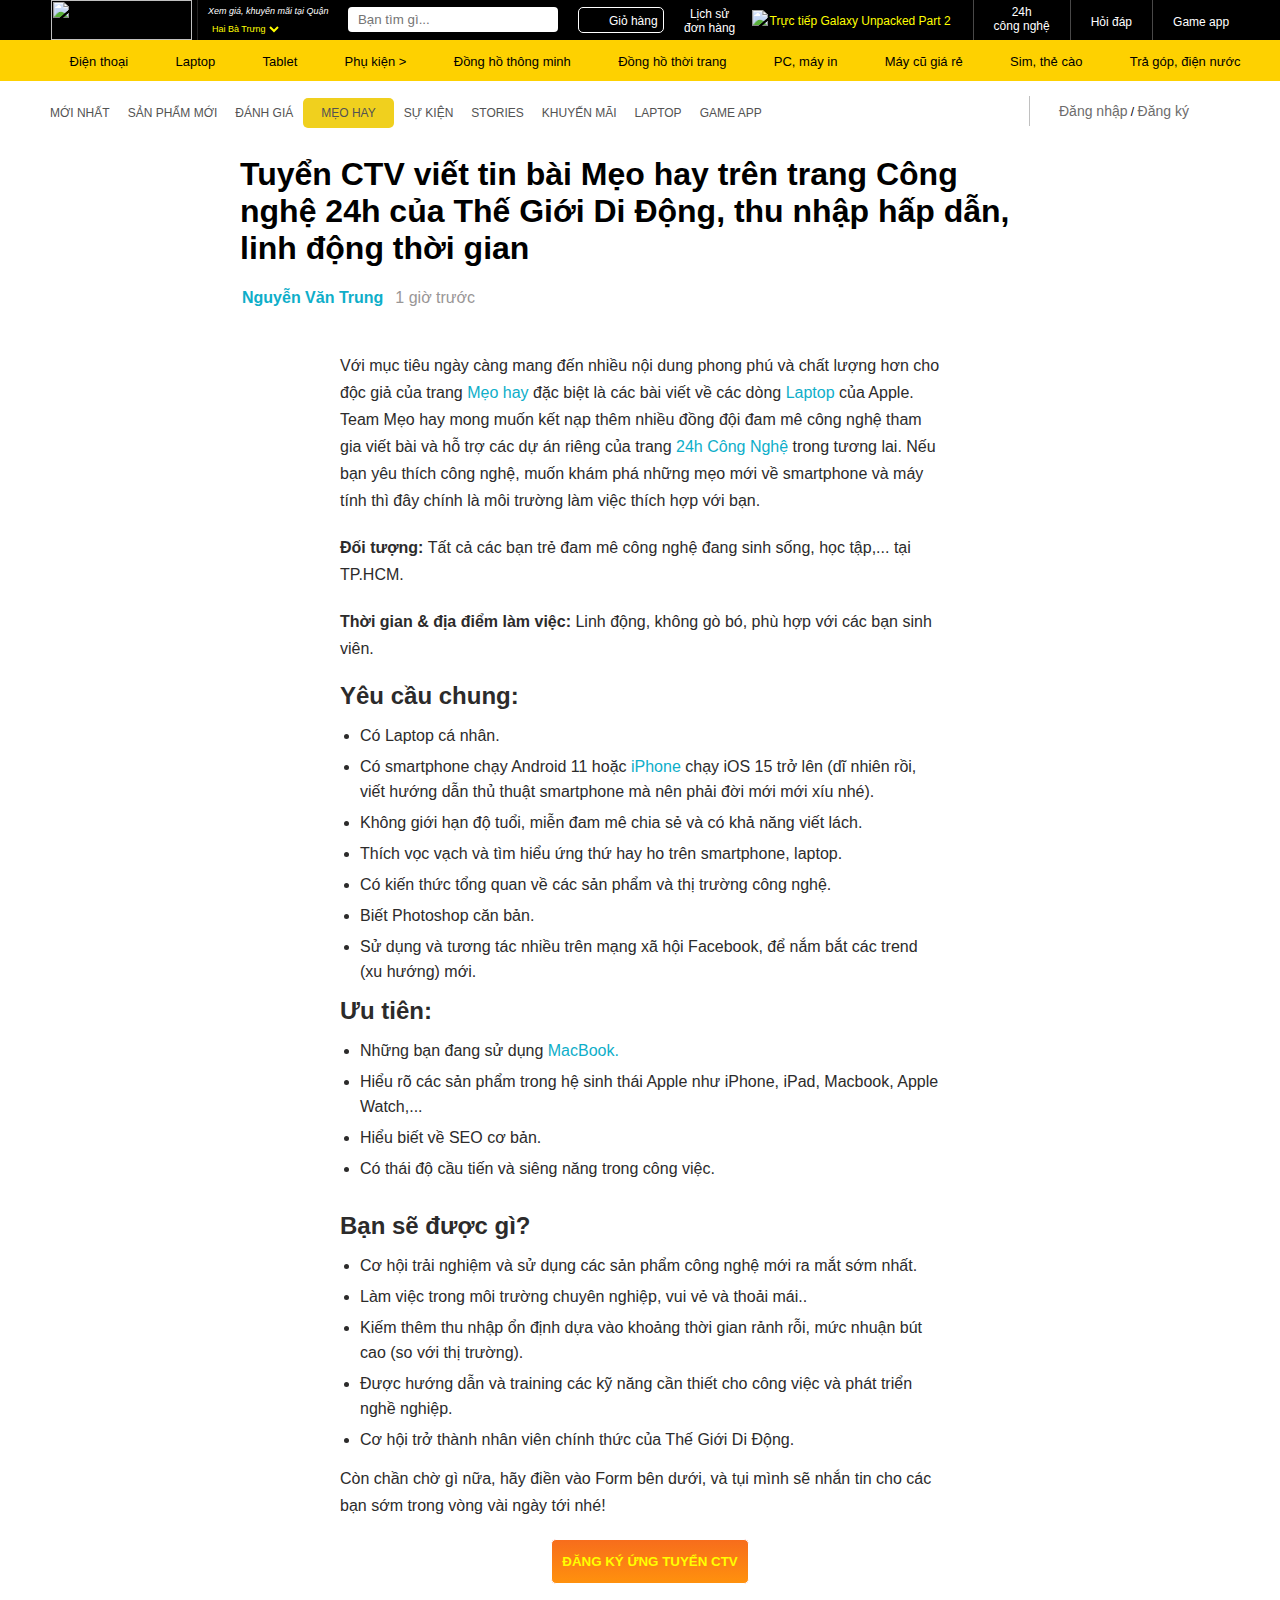
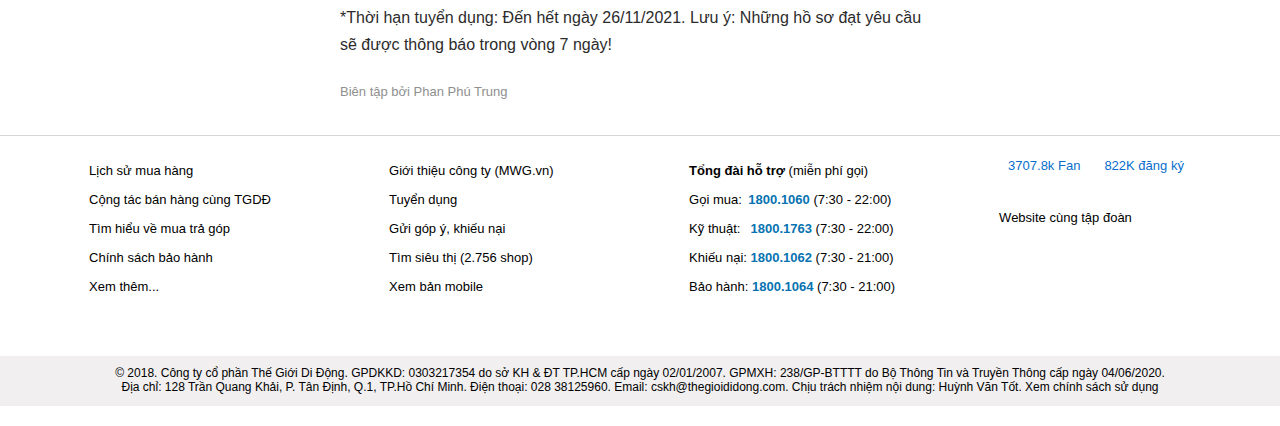
==== tuyenctv.html @ e4fcd131 "Add files via upload" ====
<!DOCTYPE html>
<html lang="en">
<head>
    <meta charset="UTF-8">
    <meta http-equiv="X-UA-Compatible" content="IE=edge">
    <meta name="viewport" content="width=device-width, initial-scale=1.0">
    <title>Tuyển CTV viết tin bài Mẹo hay trên trang Công nghệ 24h của Thế Giới Di Động, thu nhập hấp dẫn, linh động thời gian</title>
    <link rel="stylesheet" href="style.css">
    <link rel="stylesheet" href=" tuyenctv.css">
</head>
<body>
    <div class="topsite">
        <a href="https://www.thegioididong.com/"><img class="icon-logo" src="icon-logo.png"></a>
        <div class="topsite-2">
            <a id="topsite-a" href="#" style="font-family: arial;">Xem giá, khuyến mãi tại Quận
                <p style="margin:0px;padding:5px 0;">
                    <select class="topsite-select">
                        <option>Hai Bà Trưng</option>
                        <option>Hoàn Kiếm</option>
                        <option>Cầu Giấy</option>
                        <option>Đống Đa</option>
                        <option>Ba Đình</option>
                        <option>...</option>
                    </select>
                </p>
            </a>
        </div>
        <input class ="topsite-search" type="text" placeholder="Bạn tìm gì..."/>
        <a href="https://www.thegioididong.com/cart" class="topsite_cart">
            <i class="icon-cart"></i>
            <span>Giỏ hàng</span>
        </a>
        <a href="https://www.thegioididong.com/lich-su-mua-hang" class="topsite-history font-v">
            Lịch sử <br>đơn hàng
        </a>
        <!-- <span class="space-nav"></span> -->
        <table class="topsite-live" >
            <tr>
                <td>
                    <img src="Red_circle.gif" style="width:25px">
                </td>
                <td>
                    <a href="https://www.thegioididong.com/tin-tuc/su-kien/su-kien-samsung-galaxy-unpacked-part-2-669" class=" font-v">
                        Trực tiếp Galaxy Unpacked Part 2 
                    </a>
                </td>
            </tr>
        </table>
        <a href="https://www.thegioididong.com/tin-tuc" class="topsite-24h font-v">
            24h <br>công nghệ
        </a>
        <a href="https://www.thegioididong.com/hoi-dap" class="topsite-qt font-v">
            Hỏi đáp
        </a>
        <a href="https://www.thegioididong.com/game-app" class="topsite-qt font-v" style="border-right: black;">
            Game app
        </a>
    </div>
    <div class="header_menu font-v">
        <ul>
            <li><a href="" class="icon-dienthoai"><span>Điện thoại</span></a></li>
            <li><a href="" class="icon-laptop">Laptop</a></li>
            <li><a href="" class="icon-tablet">Tablet</a></li>
            <li class="dropdown"><a href="" class="icon-phukien">Phụ kiện ></a>
                <div class="phu-kien-dien-thoai">
                    <div class="pkdd">
                        <strong>Phụ kiện di động</strong>
                        <a href="#"><h3>Pin sạc dự phòng</h3></a>
                        <a href="#"><h3>Sạc, cáp</h3></a>
                        <a href="#"><h3>Miếng dán màn hình</h3></a>
                        <a href="#"><h3>Ốp lưng điện thoại</h3></a>
                        <a href="#"><h3>Ốp lưng máy tính bảng</h3></a>
                        <a href="#"><h3>Gậy tự sướng</h3></a>
                        <a href="#"><h3>Giá đỡ laptop, điện thoại</h3></a>
                        <a href="#"><h3>Đế, móc điện thoại</h3></a>
                        <a href="#"><h3>Túi chống nước</h3></a>
                        <a href="#"><h3>Túi đựng Airpods</h3></a>
                        <a href="#"><h3>Phụ kiện ipad</h3></a>
                    </div>
                    <div class="suv-pkdd">
                        <div class="suv pkdd">
                            <strong>phụ kiện laptop</strong>
                            <a class="suv-a" href="#"><h3>Chuột, bàn phím</h3></a>
                            <a class="suv-a" href="#"><h3>Thiết bị mạng</h3></a>
                            <a class="suv-a" href="#"><h3>Camera, webcam</h3></a>
                            <a class="suv-a" href="#"><h3>Balo, túi chống sốc</h3></a>
                            <a class="suv-a" href="#"><h3>Phần mềm</h3></a>
                        </div>
                        <div class="suv pkdd">
                            <strong>Thương hiệu hàng đầu</strong>
                            <a class="suv-a" href="#"><h3>Apple</h3></a>
                            <a class="suv-a" href="#"><h3>Sony</h3></a>
                            <a class="suv-a" href="#"><h3>Samsung</h3></a>
                            <a class="suv-a" href="#"><h3>Anker</h3></a>
                        </div>
                        <div class="suv pkdd">
                            <div class="suv-2">
                                <strong>Thiết bị âm thanh</strong>
                                <a class="suv-a" href="#"><h3>Tai nghe</h3></a>
                                <a class="suv-a" href="#"><h3>Loa</h3></a>
                            </div>
                            <div class="suv-2">
                                <strong>Thiết bị lưu trữ</strong>
                                <a class="suv-a" href="#"><h3>Thẻ nhớ</h3></a>
                                <a class="suv-a" href="#"><h3>USB</h3></a>
                                <a class="suv-a" href="#"><h3>Ổ cứng di động</h3></a>
                            </div>
                            
                        </div>
                        <div class="suv pkdd">
                            <strong>Phụ kiện khác</strong>
                            <a class="suv-a" href="#"><h3>Thiết bị thông minh</h3></a>
                            <a class="suv-a" href="#"><h3>Phụ kiện ô tô</h3></a>
                            <a class="suv-a" href="#"><h3>Máy tính cầm tay</h3></a>
                            <a class="suv-a" href="#"><h3>Máy chiếu, quạt mini</h3></a>
                            <a class="suv-a" href="#"><h3>TV box</h3></a>
                            <a class="suv-a" href="#"><h3>Pin tiểu</h3></a>
                        </div>
                        
                    </div>
                </div>
            </li>
            <li><a href="" class="icon-iwatch">Đồng hồ thông minh</a></li>
            <li><a href="" class="icon-fwatch">Đồng hồ thời trang</a></li>
            <li><a href="" class="icon-pc">PC, máy in</a></li>
            <li><a href="">Máy cũ giá rẻ</a></li>
            <li><a href="">Sim, thẻ cào</a></li>
            <li><a href="">Trả góp, điện nước</a></li>
        </ul>
    </div>
    <div class="menu2">
        <div class="menu2-main">
            <table>
                <tr>
                    <td class="menu2-td"><a href="#">Mới nhất</a></td>
                    <td class="menu2-td"><a href="#">SẢn phẩm mới</a></td>
                    <td class="menu2-td"><a href="#">Đánh giá</a></td>
                    <td class="style-td"><a href="#">Mẹo hay</a></td>
                    <td class="menu2-td"><a href="#">sự kiện</a></td>
                    <td class="menu2-td"><a href="#">Stories</a></td>
                    <td class="menu2-td"><a href="#">Khuyến mãi</a></td>
                    <td class="menu2-td"><a href="#">Laptop</a></td>
                    <td class="menu2-td"><a href="#">Game app</a></td>
                </tr>
            </table>
        </div>
        <div class="menu2-main-join">
            <table>
                <tr>
                    <td style="padding-top:5px"><a href="#"><img src="icon/001-user.png" alt=""></a></td>
                    <td><a href="#">Đăng nhập</a> / <a href="#">Đăng ký</a></td>
                </tr>
            </table>
        </div>
    </div>
    <div class="main-container">
        <h1>Tuyển CTV viết tin bài Mẹo hay trên trang Công nghệ 24h của Thế Giới Di Động, thu nhập hấp dẫn, linh động thời gian</h1>
        <div>
            <table class="main-container-2">
                <tr>
                    <td><a href="#">Nguyễn Văn Trung</a></td>
                    <td>1 giờ trước</td>
                </tr>
            </table>
        </div>
        <img src="image/tuyen-ctv2.jpg" alt="">
        <div class="main-container-3">
            <div class="content">
                <p>Với mục tiêu ngày càng mang đến nhiều nội dung phong phú và chất lượng hơn cho độc giả của trang <a href="https://www.thegioididong.com/tin-tuc/meo-hay/1036">Mẹo hay</a> đặc 
                    biệt là các bài viết về các dòng <a href="https://www.thegioididong.com/laptop">Laptop</a> của Apple. Team Mẹo hay mong muốn 
                    kết nạp thêm nhiều đồng đội đam mê công nghệ tham gia viết bài và hỗ trợ 
                    các dự án riêng của trang <a href="https://www.thegioididong.com/tin-tuc">24h Công Nghệ</a> trong tương lai. Nếu bạn yêu thích 
                    công nghệ, muốn khám phá những mẹo mới về smartphone và máy tính thì đây 
                    chính là môi trường làm việc thích hợp với bạn.</p>
                <p><b>Đối tượng: </b>Tất cả các bạn trẻ đam mê công nghệ đang sinh sống, học tập,... tại TP.HCM.</p>
                <p><b>Thời gian & địa điểm làm việc: </b>Linh động, không gò bó, phù hợp với các bạn sinh viên.</p>
                <h2>Yêu cầu chung:</h2>
                <ul>
                    <li>Có Laptop cá nhân.</li>
                    <li>Có smartphone chạy Android 11 hoặc <a href="https://www.thegioididong.com/dtdd-apple-iphone">iPhone</a> chạy iOS 15 trở lên (dĩ nhiên rồi, viết hướng dẫn thủ thuật smartphone mà nên phải đời mới mới xíu nhé).</li>
                    <li>Không giới hạn độ tuổi, miễn đam mê chia sẻ và có khả năng viết lách.</li>
                    <li>Thích vọc vạch và tìm hiểu ứng thứ hay ho trên smartphone, laptop.</li>
                    <li>Có kiến thức tổng quan về các sản phẩm và thị trường công nghệ.</li>
                    <li>Biết Photoshop căn bản.</li>
                    <li>Sử dụng và tương tác nhiều trên mạng xã hội Facebook, để nắm bắt các trend (xu hướng) mới.</li>
                </ul>
                <h2>Ưu tiên:</h2>
                <ul>
                    <li>Những bạn đang sử dụng <a href="https://www.thegioididong.com/laptop-apple-macbook">MacBook.</a></li>
                    <li>Hiểu rõ các sản phẩm trong hệ sinh thái Apple như iPhone, iPad, Macbook, Apple Watch,...</li>
                    <li>Hiểu biết về SEO cơ bản.</li>
                    <li>Có thái độ cầu tiến và siêng năng trong công việc.</li>
                </ul>
            </div>
        </div>
        <img src="image/tgdd_780x450.png" alt="">
        <div class="main-container-3">
            <div class="content">
                <h2>Bạn sẽ được gì?</h2>
                <ul>
                    <li>Cơ hội trải nghiệm và sử dụng các sản phẩm công nghệ mới ra mắt sớm nhất.</li>
                    <li>Làm việc trong môi trường chuyên nghiệp, vui vẻ và thoải mái..</li>
                    <li>Kiếm thêm thu nhập ổn định dựa vào khoảng thời gian rảnh rỗi, mức nhuận bút cao (so với thị trường).</li>
                    <li>Được hướng dẫn và training các kỹ năng cần thiết cho công việc và phát triển nghề nghiệp.</li>
                    <li>Cơ hội trở thành nhân viên chính thức của Thế Giới Di Động.</li>
                </ul>
                <p>Còn chần chờ gì nữa, hãy điền vào Form bên dưới, và tụi mình sẽ nhắn tin cho các bạn sớm trong vòng vài ngày tới nhé!</p>
            </div>
        </div>
        <div class="call-to-action">
            <a href="https://docs.google.com/forms/d/e/1FAIpQLSeZRL7a9XaAdZoZs3UzT2x03m1I1qY8_ijWh_qj_GPIvbbDbw/viewform"></a><button class="click-me">ĐĂNG KÝ ỨNG TUYỂN CTV</button></a>
        </div>
        <div class="main-container-3">
            <div class="content">
                <p>*Thời hạn tuyển dụng: Đến hết ngày 26/11/2021. Lưu ý: Những hồ sơ đạt yêu cầu sẽ được thông báo trong vòng 7 ngày!</p>
                <p style="color:rgb(143, 143, 143);font-size: 13px;">Biên tập bởi Phan Phú Trung</p>
        
            </div>
        </div>
    </div>
    <div class="footer">
        <div class="footer-main">
            <div class="footer-ck">
                <ul>
                    <li><a href="#">Lịch sử mua hàng</a></li>
                    <li><a href="#">Cộng tác bán hàng cùng TGDĐ</a></li>
                    <li><a href="#">Tìm hiểu về mua trả góp</a></li>
                    <li><a href="#">Chính sách bảo hành</a></li>
                    <li><a href="#">Xem thêm...</a></li>
                </ul>
            </div>
            <div class="footer-ck">
                <ul>
                    <li><a href="#">Giới thiệu công ty (MWG.vn)</a></li>
                    <li><a href="#">Tuyển dụng</a></li>
                    <li><a href="#">Gửi góp ý, khiếu nại</a></li>
                    <li><a href="#">Tìm siêu thị (2.756 shop)</a></li>
                    <li><a href="#">Xem bản mobile</a></li>
                </ul>
            </div>
            <div class="footer-hotline">
                <p><b>Tổng đài hỗ trợ</b> (miễn phí gọi)</p>
                <p>Gọi mua:<a href="tel:0961206863">&ensp;1800.1060</a> (7:30 - 22:00)</p>
                <p>Kỹ thuật: <a href="tel:0961206863">&ensp;1800.1763</a> (7:30 - 22:00)</p>
                <p>Khiếu nại: <a href="tel:0961206863">1800.1062</a> (7:30 - 21:00)</p>
                <p>Bảo hành: <a href="tel:0961206863">1800.1064</a> (7:30 - 21:00)</p>
            </div>
            <div class="footer-social">
                <table>
                    <tr>
                        <td><a href="#"><img src="icon/001-facebook.png" alt=""></a></td>
                        <td><a href="#">3707.8k Fan</a></td>
                        <td><a href="#"><img src="icon/002-youtube.png" alt=""></a></td>
                        <td><a href="#">822K đăng ký</a></td>
                    </tr>
                </table>
                <a href="#"><img src="image/thong-bao.PNG" alt=""></a>
                <p style="padding-left: 10px;">Website cùng tập đoàn</p>
                <img class = "footer-social-img"src="image/web.PNG" alt="">
            </div>
        </div>
    </div>
    <div class="footer-end">
        <div class="footer-end-ct" style="font-size: 12px;">
            <p>© 2018. Công ty cổ phần Thế Giới Di Động. GPDKKD: 0303217354 do sở KH & ĐT TP.HCM cấp ngày 02/01/2007. GPMXH: 238/GP-BTTTT do Bộ Thông Tin và Truyền Thông cấp ngày 04/06/2020.</p>
            <p>Địa chỉ: 128 Trần Quang Khải, P. Tân Định, Q.1, TP.Hồ Chí Minh. Điện thoại: 028 38125960. Email: cskh@thegioididong.com. Chịu trách nhiệm nội dung: Huỳnh Văn Tốt. Xem chính sách sử dụng</p>
        </div>
    </div>
</body>
</html>
---- style.css ----
*{
    margin: 0px;
    padding: 0px;
    font-family: Arial, Helvetica, sans-serif;
}
.topsite{
    width: 100%;
    height: 40px;
    background-color: black;
    color: white;
    display: flex;
    justify-content: center;
}

.icon-logo{
    width: 141px;
    height: 40px;
    float: left;
    padding-left: 20px;
    padding-right: 5px;
    border-right: 1px solid rgba(58, 57, 57, 0.6);
}

.topsite-2{
    width: 130px;
    float:left;
    padding-left: 10px;
}

#topsite-a{
    font-size: 9px;
    color:white;
    text-decoration: none;
    font-style: italic;
    margin: 0px;
    padding: 0px;
    width: 100px;
}

.topsite-select{
    background-color: black;
    list-style: none;
    color:yellow;
    border: 1px black;
    font-size: 9px;
    margin: 0px;
    padding: 0px;
}

/* tạo search trong thanh top*/
.topsite-search{
    width: 200px;
    height: 25px;
    margin: 5px 0px;
    border-radius: 4px;
    border: none;
    padding-left: 10px;
    background-image: url(icon-search.png);
    background-repeat: no-repeat;
    background-position: 190px;
    float:left;
    margin: 7px 0px 0px 10px;
}
.font-v{
    font-size: 12px;
    color: white;
    text-decoration: none;
    font-family: arial;
}
.topsite_cart{
    background-image: url(icon/icon-cart.png);
    background-repeat: no-repeat;
    margin-top: 2px;
    padding: 6px 5px 6px 30px;
    border: 0.1px solid white;
    border-radius: 5px;
    color: white;
    text-decoration: none;
    font-family: arial;
    font-size: 12px;
    background-position: 5px;
    margin: 7px 6px 7px 20px;
}
.topsite_cart:hover{
    background-color:silver;
}
.topsite-history{
    margin-left: 10px;
    width: 60px;
    display: block;
    float:left;
    margin-top: 7px;
    text-align: center;
    
}
.topsite-live{
    height:40px;
    text-align: center;
    border-right: 1px solid rgb(73, 72, 72);
    list-style: none;
    float:left;
    margin-left: 10px;
    
}
.topsite-live a{
    color:yellow;
    margin-right: 20px;
      
}
.topsite-24h{
    display:block;
    float:left;
    text-align: center;
    padding: 5px 20px;
    border-right: 1px solid rgb(73, 72, 72);
}
.topsite-24h:hover{
    color:yellow;
}

.topsite-qt{
    display:block;
    float:left;
    text-align: center;
    height: 25px;
    padding: 15px 20px 0px 20px;
    border-right: 1px solid rgb(73, 72, 72);
}
.topsite-qt:hover{
    color:yellow;
}
.header_menu{
    background-color: #fed100;
    height: 39px;
    width: 100%;
    padding: 1px 5px;
    display: flex;
    justify-content: center;
    
}
.header_menu ul{
    list-style: none;
    height: 41px;
}
.header_menu ul li{
    list-style-type: none;      
    height: 27px;
    padding: 0px 12px;
    padding-top: 13px;
    display: inline-block;
}
.header_menu ul li:hover{
    background-color:white;
}
.header_menu ul li a{
    text-decoration: none;
    color: Black;
    display: block;
    padding-left: 20px;
    font-size: 13px;
    display: block;
    height: 100%;
}

.icon-dienthoai{
    background-image: url(icon/001-smartphone.png);
    background-repeat: no-repeat;
}
.icon-laptop{
    background-image: url(icon/001-notebook-computer.png);
    background-repeat: no-repeat;
}
.icon-tablet{
    background-image: url(icon/002-tablet.png);
    background-repeat: no-repeat;
}
.icon-phukien{
    background-image: url(icon/002-headphones.png);
    background-repeat: no-repeat;
}
.icon-iwatch{
    background-image: url(icon/003-iwatch.png);
    background-repeat: no-repeat;
}
.icon-fwatch{
    background-image: url(icon/001-watch.png);
    background-repeat: no-repeat;
}
.icon-pc{
    background-image: url(icon/004-personal-computer.png);
    background-repeat: no-repeat;
}
/* Làm Menu cấp 2 */
.dropdown{
    position: relative;
}
.phu-kien-dien-thoai{
    position: absolute;
    display: none;
    width: 700px;
    height: 355px;
    background-color: rgb(255, 255, 255);
    padding-top: 20px;
    border-radius: 2px;
}
.dropdown:hover .phu-kien-dien-thoai{
    display: block;
}
.pkdd{
    float: left;
    width: 200px;

}

.pkdd strong{
    color:blue;
    display: inline-block;
    margin:0px 20px 0px 20px;
    padding-bottom: 10px;
    border-bottom: 1px solid rgb(231, 230, 230);
    font-size: 15px;
    text-transform: uppercase;
    color: rgb(117, 113, 113);
    margin-bottom: 10px;
}
.pkdd h3{
    font-weight: 400;
    padding: 3px 0px;
    font-size: 13px;
}
.pkdd h3:hover{
    color:rgb(15, 85, 236);
}

.suv-pkdd{
    width: 500px;
    height: 360px;
    float: left;
}
.suv{
    width: 250px;
    height: 160px;
    float: left;
}
.suv .suv-a{
    width: 150px;
    height: auto;
}
.suv-a h3{
    width: 150px;
    height: auto;
    font-size: 13px;
} 
.suv-2{
    width: 225px;
    height: 80px;
}
.header_banner{
    width: 1200px;
    height: 310px;
    margin: 0px auto 0px auto;
    padding-top: 20px;
    display: block;
}
.header_banner_left{
    width: 860px;
    height: 310px;
    padding: 0px 10px 0 0;
    float: left;
}

.header_banner_left img{
    border-radius: 5px;
    width: 100%;
}

.header-banner-truot{
    border-radius: 20px;
}
.header_banner_right{
    width: 320px;
    height: 310px;
    padding: 0px 0px 0 0px;
    float: right;
}
.header-banner-1{
    float: left;
    width: 47%;
    padding: 0px 11px 11px 0px;
}
.header-banner-2{
    float: right;
    width: 46%;
    padding: 0px 0px 11px 0px;
}
.prd-promo{
    width: 1200px;
    height: 535px;
    background-color: #fed100;
    margin: 20px auto;
    padding-top: 10px;
}

/*PRD-Promotion*/
.prd-content{
    font-weight: bold;
    margin: 10px 10px;
    font-family: Arial, Helvetica, sans-serif;
    font-size: 20px;
    font-style: italic;
}
.prd-product-1{
    width: 213px;
    height: 438px;
    background-color: white;
    float: left;
    border-radius: 5px;
    margin-left: 15px;
    padding: 20px 5px;

}

.prd-product-1 a{
    text-decoration: none;
    list-style: none;
    color: rgb(54, 53, 53);
}
.prd-p{
    font-family: Arial, Helvetica, sans-serif;
    font-size: 9px;
    background-color: rgb(231, 229, 229);
    display: inline;
    padding: 3px 5px;
    border-radius: 2px;
}
.prd-pc:hover{
    color: rgb(33, 205, 248);
}
.prd-product-1 p{
    margin: 5px 0px;
}
.prd-image-1{
    width: 200px;
    margin: 10px auto;
    padding: 20px 0px 0px 0px;
}
/*Hiệu ứng ảnh*/
.prd-image-1:hover{
    transform: translate3d(0px, -10%, 3em);
}
.prd-order{
    font-family: Arial, Helvetica, sans-serif;
    font-size: 9px;
    background-color: rgb(230, 23, 161);
    display: inline;
    padding: 3px 5px;
    border-radius: 2px;
    color:rgb(231, 229, 229)
}
.prd-giagoc{
    font-size: 12px;
    margin-bottom: 5px;
}
.prd-rating{
    width: 11px;
}

.box-tablet{
    margin: 15px auto;
    width: 1200px;
    height: 500px;
    font-family: Arial, Helvetica, sans-serif;
}
.box-tablet-title{
    width: 1200px;
    height: 40px;
    margin-bottom: 10px;
}
.box-tablet-title ul li{
    list-style: none;
}
.box-tablet-title p{
    width: 400px;
    height: 30px;
    font-size: 25px;
    font-weight: bold;
    padding: 10px 0px 0px 0px;
    display: inline;
    float: left;
}
.box-tablet-title ul{
    float: right;
    width: 800px;
    height: 35px;
    padding-top:5px;
}

.box-tablet-title li{
    float: right;
    padding: 8px 10px;
    margin: 0px 5px;
    border: 1px solid rgb(136, 136, 136);
    border-radius: 10px;
}

.box-tablet-title li:hover{
    background-color: rgb(207, 204, 204);
    
}

.box-tablet-title li a:hover{
    color:white;
}
.box-tablet-title li a{
    list-style: none;
    text-decoration: none;
    color: rgb(102, 102, 101);
}

.box-tablet-product{
    width: 1200px;
    height: 440px;
    padding-top: 15px;
    display: flex;
    justify-content: center;
}
.box-tablet-1{
    width: 238px;
    height: 410px;
    border: 1px solid rgb(235, 232, 232);
    padding: 20px 0px 0px 5px;
}
.box-tablet-1:hover{
    box-shadow: 0px 0px 10px 0 rgb(223, 220, 220);
}
.box-tablet-1 a{
    list-style: none;
    text-decoration: none;
    color: rgb(80, 78, 78);
}
.box-tablet-img{
    width: 200px;
    margin: 0px auto;
    margin: 40px auto 10px auto;
}
.box-tablet-img img{
    width: 200px;
}
.box-tablet-img img:hover{
    
    transform: translate3d(0px, -10%, 3em);
}
.box-tablet-sv{
    display: inline-block;
    padding: 5px 8px;
    font-size: 9px;
    border-radius: 10px;
    background-color: #b11702;
    color: white;
    line-height: 15px;
    margin-bottom: 15px;
}
.box-name:hover{
    color:rgb(15, 211, 218);
}
.box-tablet-thongso{
    font-size: 9px;
    margin: 8px 0px;
    display: inline-block;
}
.box-tablet-thongso ul li{
    float: left;
    margin-right: 10px;
    border:1px solid rgb(211, 210, 209);
    padding: 5px 7px;
    border-radius: 5px;
}

.tin-tuc{
    width: 1200px;
    height: 450px;
    font-family: Arial, Helvetica, sans-serif;
    margin: 0px auto;
}
.tin-tuc-left{
    width: 750px;
    height: 450px;
    /* background-color: turquoise; */
    float: left;
}

.tin-tuc-top{
    width: 400px;
    height: 30px;
    padding: 5px 0px 10px 0px;
    line-height: 40px;
}
.tin-tuc-top h2{
    display: inline-block;
}
.tin-tuc-top a{
    text-decoration: none;
    list-style: none;
    margin-left: 10px;
    /* color:rgb(24, 102, 248); */
}
.tin-tuc-left-main{
    width: 750px;
    height: 405px;
    display: flex;
    align-content: center;
}
.tt-left-left{
    width: 450px;
    height: 405px;
    /* background-color: darkkhaki; */
}
.tt-left-left img{
    border-radius: 5px;
    width: 450px;

}
.tt-left-left a{
    margin: 5px 0px 10px 0px;
    display: inline-block;
    font-weight: bold;
    text-decoration: none;
    color: black;
}
.tt-left-left a:hover{
    color:rgb(13, 106, 245);
}
.tt-left-left p{
    font-size: 12px;
    color: rgb(122, 122, 122);
}
.tt-left-right{
    width: 285px;
    height: 410px;
    /* background-color: rgb(136, 127, 7); */
    margin-left: 10px;
}
.tt-small{
    width: 285px;
    height: 90px;
}
.tt-small img{
    width: 150px;
    float: left;
    border-radius: 5px;
}
.tt-small-r{
    width: 125px;
    float: right;
    font-size: 12px;
    margin: 3px 0px 0px 10px;
}
.tt-small-r a{
    list-style: none;
    text-decoration: none;
    color: black;
}
.tt-small-r a:hover{
    color:rgb(13, 106, 245);
}
.tt-small-r p{
    font-size: 8px;
    padding-top: 2px;
}
.tin-tuc-right{
    width: 450px;
    height: 450px;
    /* background-color: rgb(80, 64, 224); */
    float: left;
}
.tt-r-top{
    width: 450px;
}
.tt-r-top img{
    width: 450px;
    border-radius: 10px;
}
.tt-r-top-small{
    width: 450px;
    display: flex;
    align-content: center;
    margin: 10px 1px;
}
.tt-r-top-small .img-v{
    width: 70px;
}
.img-ct a{
    list-style: none;
    text-decoration: none;
    font-size: 16px;
    color:black;
    font-weight: bold;
    display: inline-block;
    margin-bottom: 5px;
}
.img-ct p{
    display: inline-block;
    padding: 3px 5px;
    background-color: rgb(7, 160, 101);
    color: white;
    border-radius: 5px;
    font-size: 12px;
}
.tt-r-bot{
    font-size: 12px;
    margin-left: 13px;
}
.tt-r-bot ul li{
    padding-bottom: 10px;
    color: rgb(4, 133, 133);
}
.tt-r-bot ul li a{
    list-style: none;
    text-decoration: none;
    color: rgb(4, 133, 133);
}

.footer{
    width: 100%;
    height: auto;
    margin-top: 20px;
    border-top: 1px solid rgb(218, 213, 213);
    font-family: Arial, Helvetica, sans-serif;
    padding-top: 20px;
    display: flex;
    justify-content: center;

    
}
.footer-main{
    width: 1200px;
    height: 200px;
    display: flex;
    justify-content: center;
    font-size: 13px;
}
.footer-ck{
    width: 300px;
    height: 200px;
    /* background-color: rgb(51, 30, 30); */
    float: left;
}
.footer-ck ul li{
    list-style: none;
    padding: 7px 0px;
}

.footer-ck ul li a{
    list-style: none;
    text-decoration: none;
    color: black;
}
.footer-ck ul li a:hover{
    color:rgb(10, 164, 202);
}
.footer-hotline{
    width: 300px;
    height: 200px;
    /* background-color: rgb(51, 30, 30); */
    float: left;
}
.footer-hotline p{
    padding: 7px 0px;
}
.footer-hotline a{
    font-weight: 900;
    text-decoration: none;
    color: rgb(7, 115, 177);

}
.footer-social td{
    padding: 0px 5px;
}
.footer-social table{
    margin-bottom: 10px;
}
.footer-social a{
    text-decoration: none;
    color: rgb(8, 110, 206);
}
.footer-social  p{
    padding: 10px 0px 10px 3px;
}
.footer-social-img{
    padding: 0px 0px 10px 3px;
}
.footer-end{
    width: 100%;
    height: 50px;
    background-color: rgb(241, 239, 239);
    display: flex;
    justify-content: center;
    text-align: center;

}
.footer-end-ct{
    width: 1200px;
    height: 100%;
    padding: 10px;
}
---- tuyenctv.css ----
*{
    margin: 0px;
    padding: 0px;
    font-family: Arial, Helvetica, sans-serif;
}
.menu2{
    width: 1200px;
    height: 50px;
    margin: 5px auto;
    padding-top:10px;
    font-size: 12px;
    line-height: 20px;
}
.menu2-main{
    width: 800px;
    height: auto;
    float: left;
}
.menu2-td a{
    padding: 0px 8px;
    text-transform: uppercase;
    text-decoration: none;
    color: rgb(83, 83, 83);
}
.menu2-td a:hover{
    color:rgb(8, 132, 214);
}
.style-td{
    background-color: rgb(240, 208, 30);
    padding: 5px 10px;
    border-radius: 5px;
}
.style-td a{
    padding: 0px 8px;
    text-transform: uppercase;
    text-decoration: none;
    color: rgb(83, 83, 83);
}
.menu2-main-join{
    width: 200px;
    height: auto;
    float: right;
    border-left: 1px solid silver;
    padding-left: 10px;
}
.menu2-main-join td{
    padding: 0px 5px;
}
.menu2-main-join td a{
    text-decoration: none;
    color: rgb(109, 108, 108);
    font-size: 14px;
}
.menu2-main-join td a:hover{
    color:rgb(8, 132, 214);
}
.main-container{
    width: 800px;
    height: auto;
    margin: 0px auto;
}
.main-container-2 td{
    padding: 10px 10px 0px 0px;
}
.main-container-3{
    width: 800px;
    height: auto;
    display: flex;
    justify-content: center;
}
.content{
    width: 600px;
    height: auto;
}
.main-container h1{
    margin: 10px 0px;
}
.main-container-2{
    margin: 10px 0px 15px 0px;
}
.main-container-2 td{
    color: rgb(153, 150, 150);
}
.main-container-2 a{
    text-decoration: none;
    color: #0eaec9;
    font-weight: 600;
}
.content{
    color: rgb(44, 43, 43);
}
.content p{
    padding: 10px 0px;
    line-height: 27px;
}
.content li{
    padding: 3px 0px;
    line-height: 25px;
    margin-left: 20px;
}
.content a{
    text-decoration: none;
    color: #0eaec9;
}
.content h2{
    padding: 10px 0px;
}
.call-to-action{
    width: 800px;
    height: auto;
    display: flex;
    justify-content: center;
    margin: 10px;
}
.call-to-action .click-me{
    padding:14px 10px;
    background-color: red;
    border: 1px solid white;
    border-radius: 5px;
    background-image: linear-gradient(180deg,#f76d1c, #ff910d);
    color: #ffff00;
    font-weight: 900;
    font-family: Arial, Helvetica, sans-serif;
}
.call-to-action .click-me:hover{
    cursor: pointer;
}
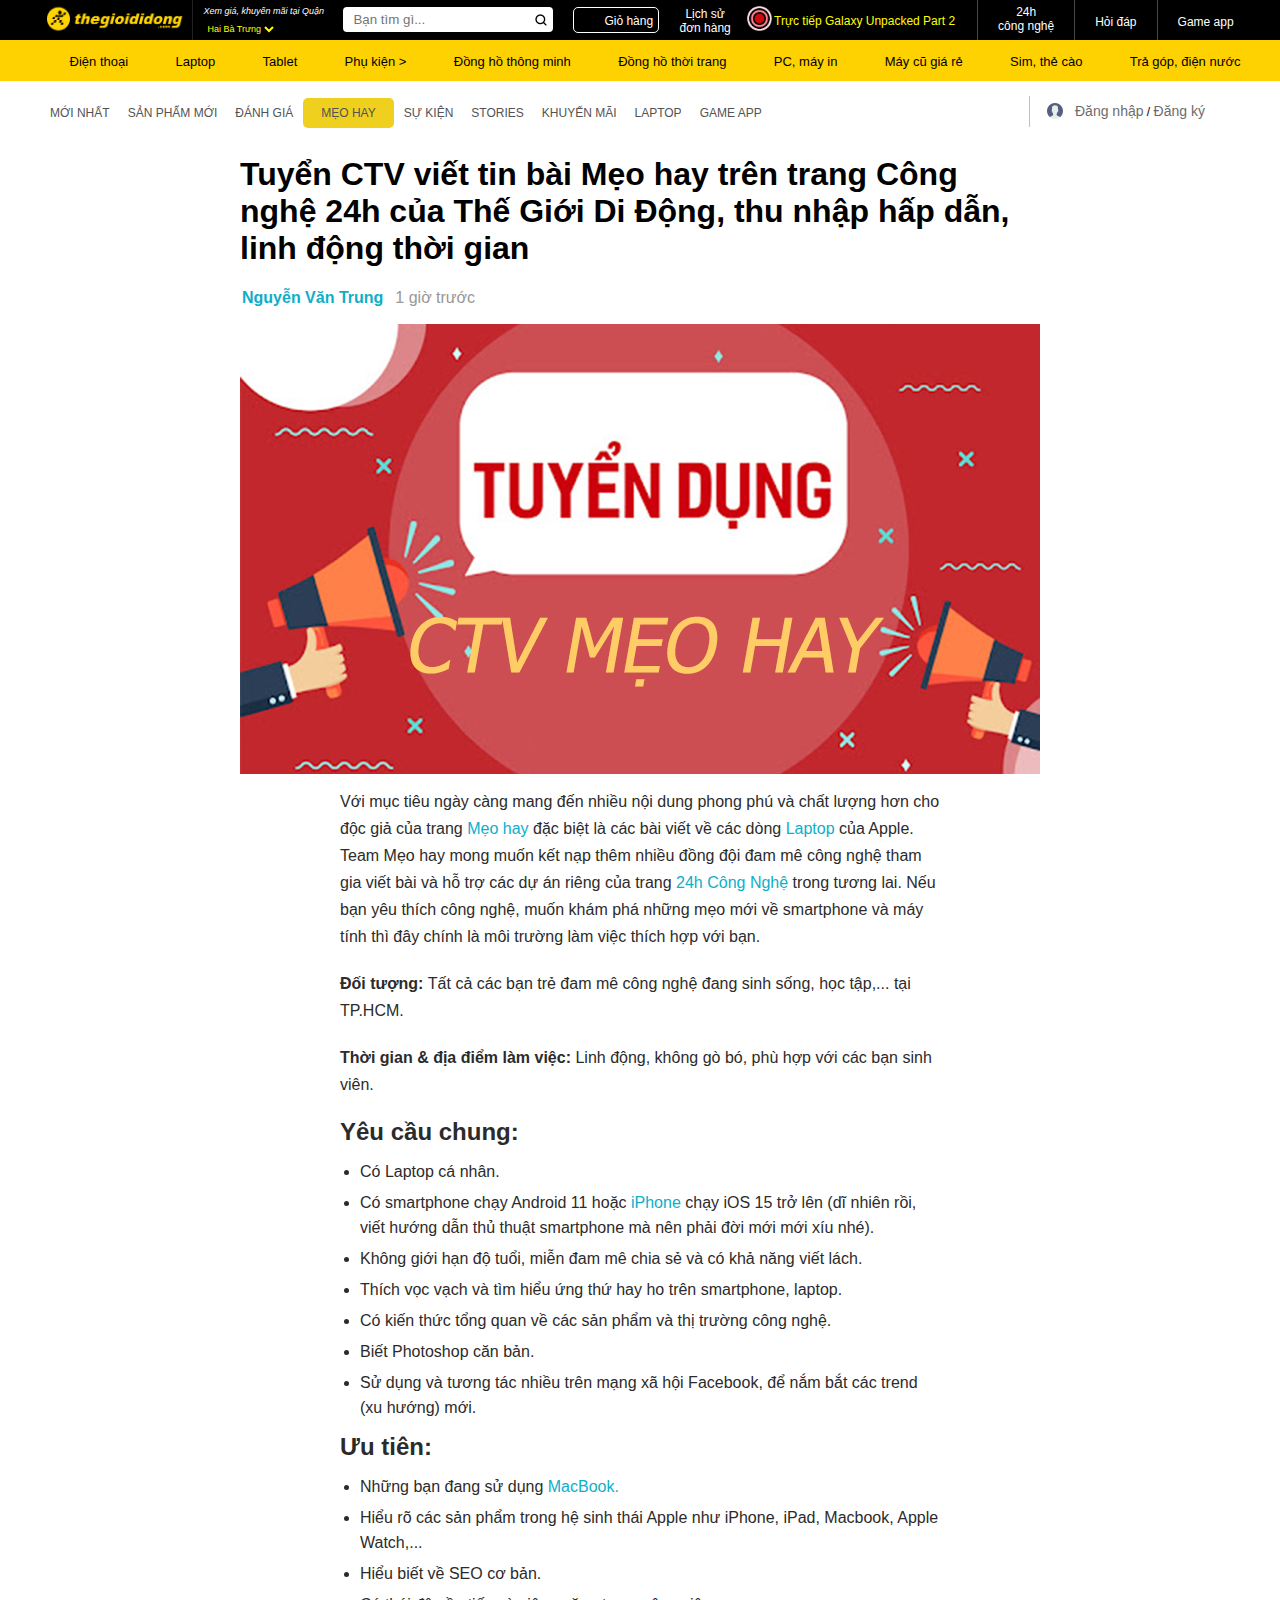
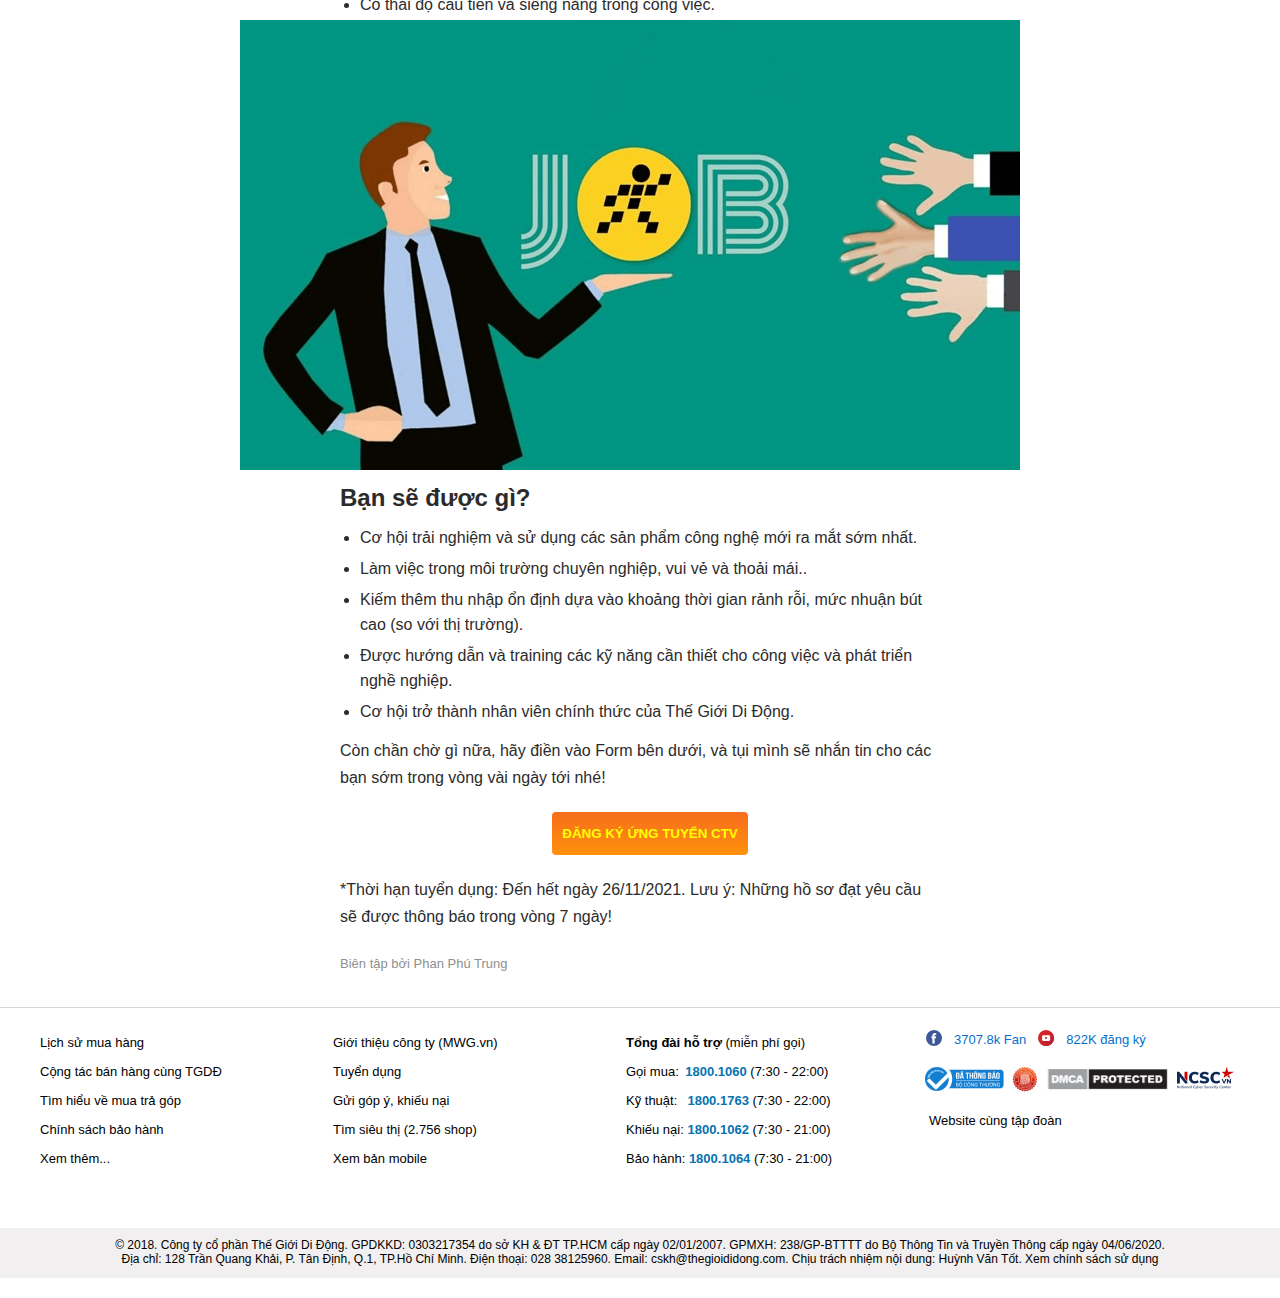
==== commit bc444a14: "Update tuyenctv.html" ====
--- a/tuyenctv.html
+++ b/tuyenctv.html
@@ -147,7 +147,7 @@
         <div class="menu2-main-join">
             <table>
                 <tr>
-                    <td style="padding-top:5px"><a href="#"><img src="icon/001-user.png" alt=""></a></td>
+                    <td style="padding-top:5px"><a href="#"><img src="001-user.png" alt=""></a></td>
                     <td><a href="#">Đăng nhập</a> / <a href="#">Đăng ký</a></td>
                 </tr>
             </table>
@@ -163,7 +163,7 @@
                 </tr>
             </table>
         </div>
-        <img src="image/tuyen-ctv2.jpg" alt="">
+        <img src="tuyen-ctv2.jpg" alt="">
         <div class="main-container-3">
             <div class="content">
                 <p>Với mục tiêu ngày càng mang đến nhiều nội dung phong phú và chất lượng hơn cho độc giả của trang <a href="https://www.thegioididong.com/tin-tuc/meo-hay/1036">Mẹo hay</a> đặc 
@@ -193,7 +193,7 @@
                 </ul>
             </div>
         </div>
-        <img src="image/tgdd_780x450.png" alt="">
+        <img src="tgdd_780x450.png" alt="">
         <div class="main-container-3">
             <div class="content">
                 <h2>Bạn sẽ được gì?</h2>
@@ -248,15 +248,15 @@
             <div class="footer-social">
                 <table>
                     <tr>
-                        <td><a href="#"><img src="icon/001-facebook.png" alt=""></a></td>
+                        <td><a href="#"><img src="001-facebook.png" alt=""></a></td>
                         <td><a href="#">3707.8k Fan</a></td>
-                        <td><a href="#"><img src="icon/002-youtube.png" alt=""></a></td>
+                        <td><a href="#"><img src="002-youtube.png" alt=""></a></td>
                         <td><a href="#">822K đăng ký</a></td>
                     </tr>
                 </table>
-                <a href="#"><img src="image/thong-bao.PNG" alt=""></a>
+                <a href="#"><img src="thong-bao.PNG" alt=""></a>
                 <p style="padding-left: 10px;">Website cùng tập đoàn</p>
-                <img class = "footer-social-img"src="image/web.PNG" alt="">
+                <img class = "footer-social-img"src="web.PNG" alt="">
             </div>
         </div>
     </div>
@@ -267,4 +267,4 @@
         </div>
     </div>
 </body>
-</html>+</html>
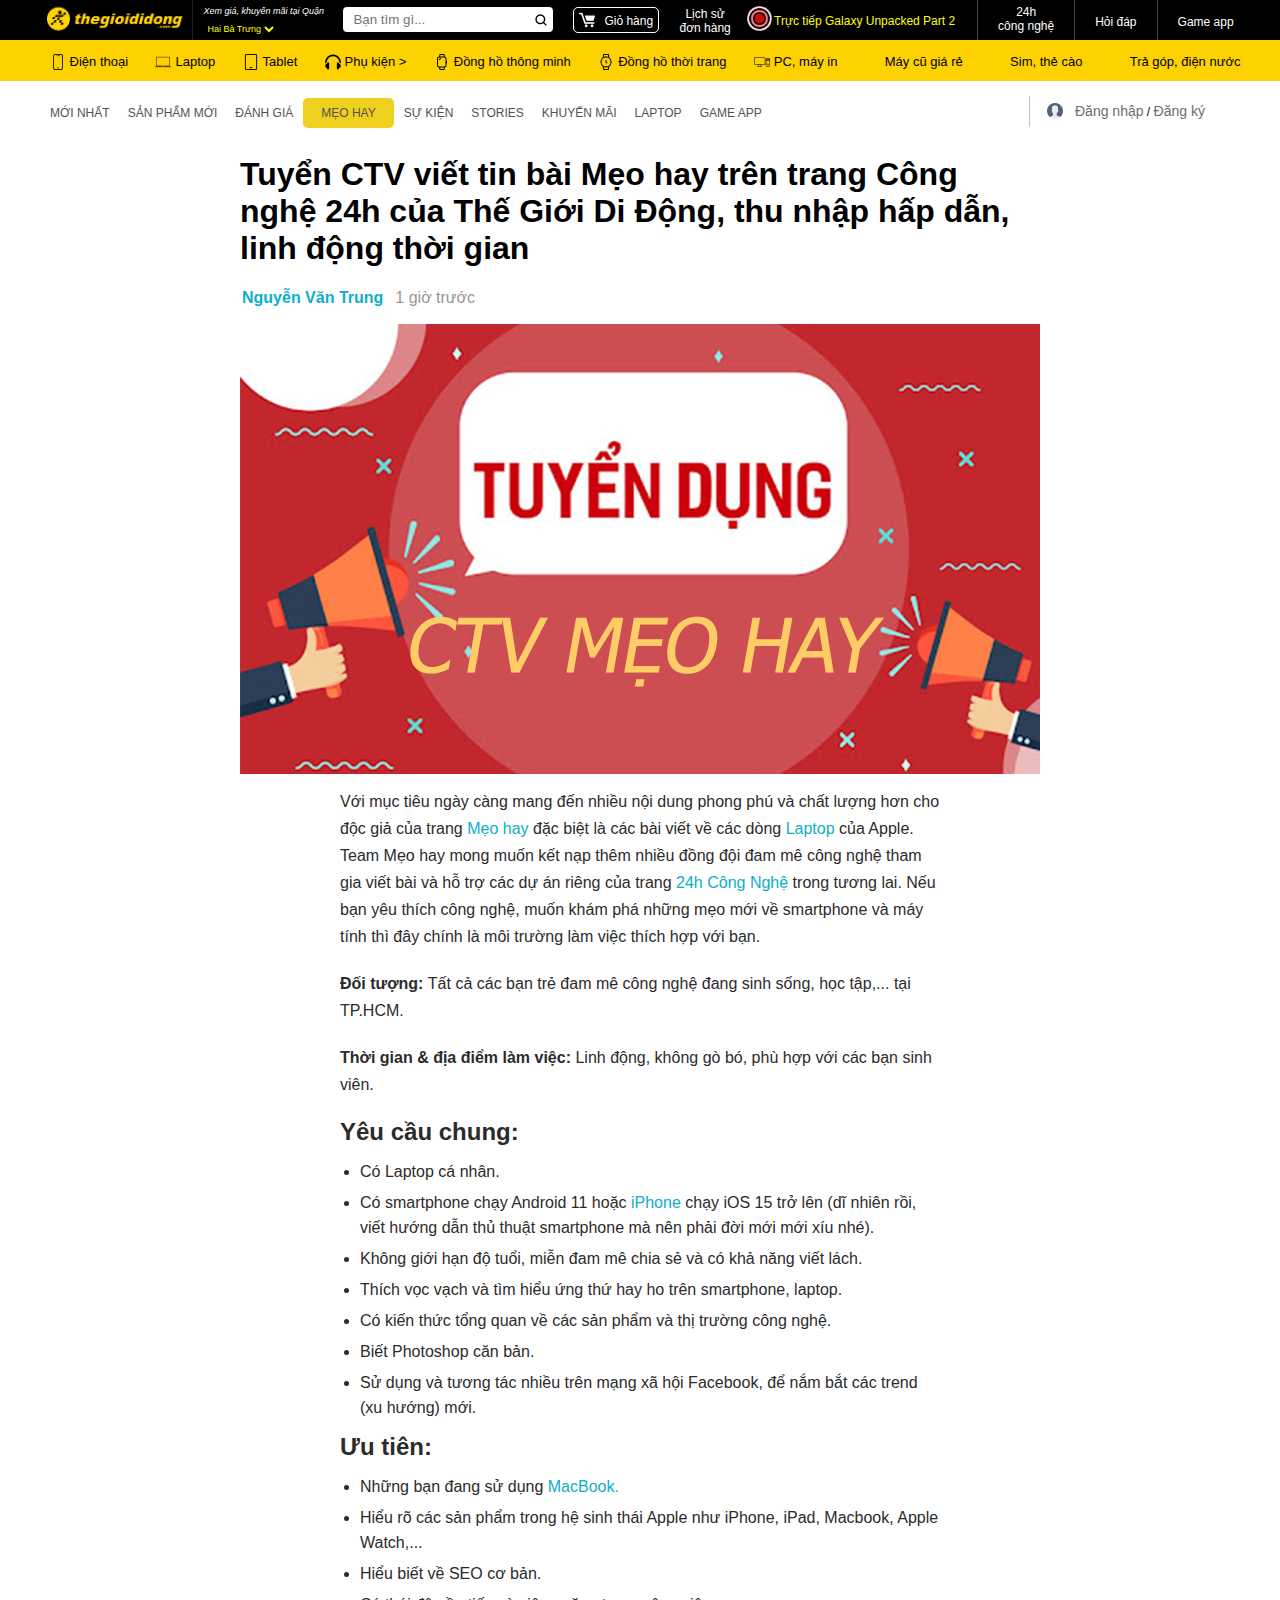
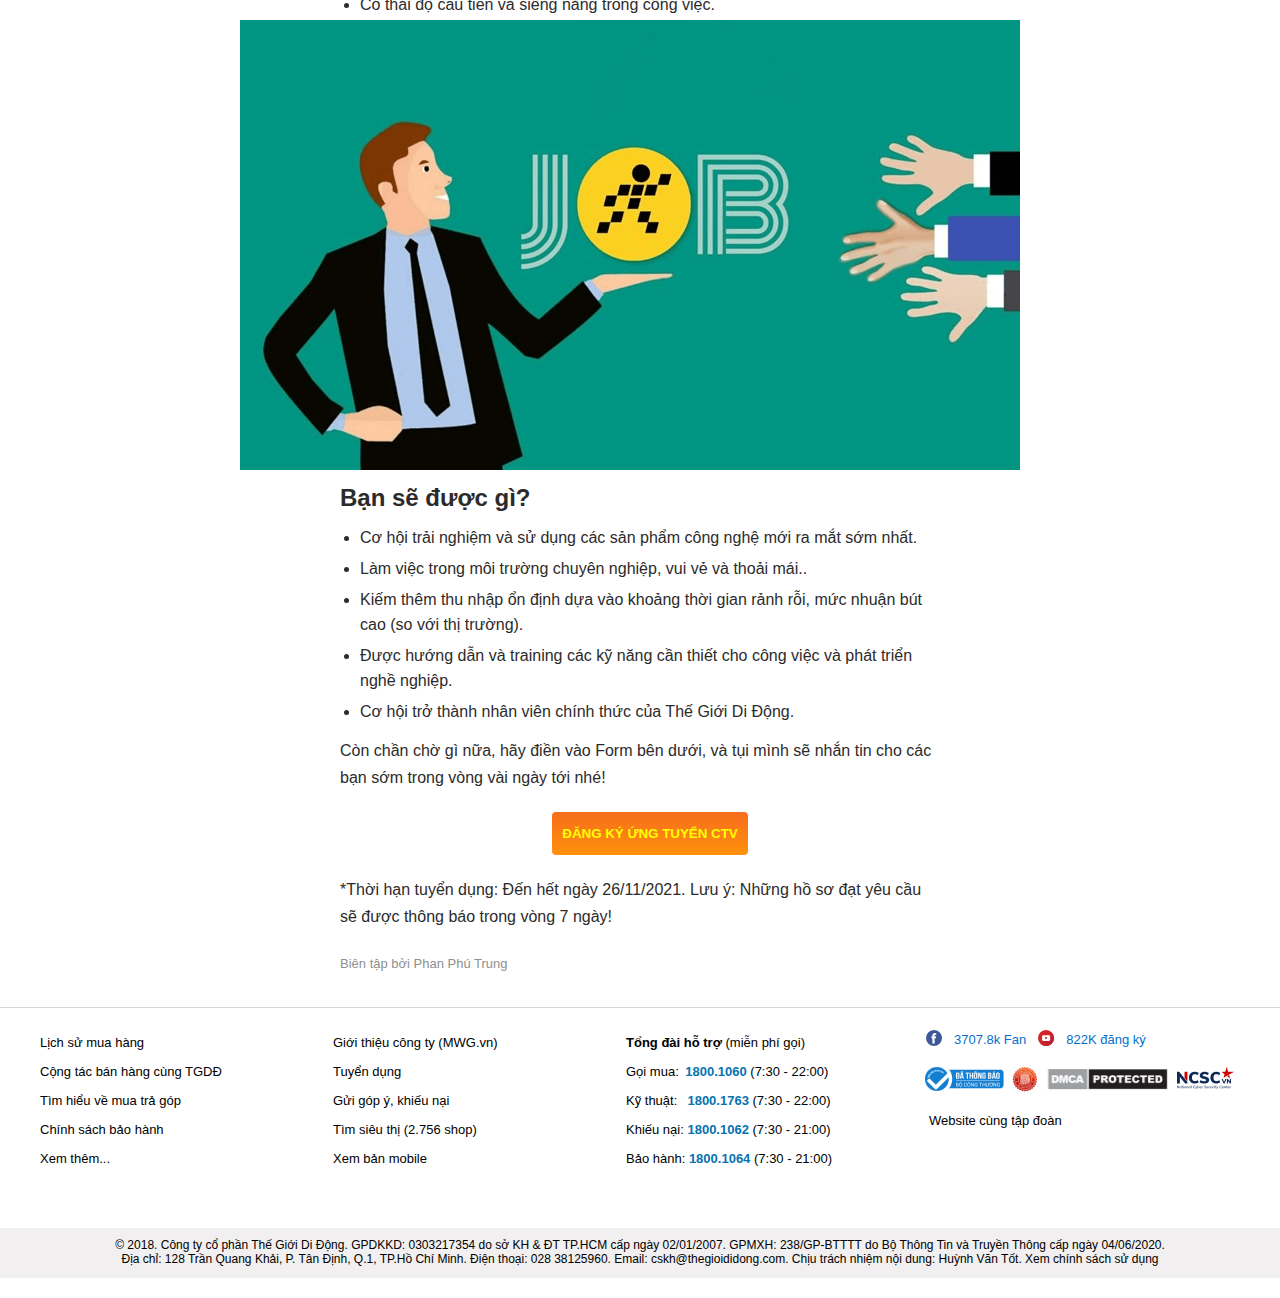
==== commit 51a92537: "Update tuyenctv.html" ====
--- a/tuyenctv.html
+++ b/tuyenctv.html
@@ -256,7 +256,7 @@
                 </table>
                 <a href="#"><img src="thong-bao.PNG" alt=""></a>
                 <p style="padding-left: 10px;">Website cùng tập đoàn</p>
-                <img class = "footer-social-img"src="web.PNG" alt="">
+                <img class = "footer-social-img" src="web.PNG" alt="">
             </div>
         </div>
     </div>
--- a/style.css
+++ b/style.css
@@ -68,7 +68,7 @@
     font-family: arial;
 }
 .topsite_cart{
-    background-image: url(icon/icon-cart.png);
+    background-image: url(icon-cart.png);
     background-repeat: no-repeat;
     margin-top: 2px;
     padding: 6px 5px 6px 30px;
@@ -163,31 +163,31 @@
 }
 
 .icon-dienthoai{
-    background-image: url(icon/001-smartphone.png);
+    background-image: url(001-smartphone.png);
     background-repeat: no-repeat;
 }
 .icon-laptop{
-    background-image: url(icon/001-notebook-computer.png);
+    background-image: url(001-notebook-computer.png);
     background-repeat: no-repeat;
 }
 .icon-tablet{
-    background-image: url(icon/002-tablet.png);
+    background-image: url(002-tablet.png);
     background-repeat: no-repeat;
 }
 .icon-phukien{
-    background-image: url(icon/002-headphones.png);
+    background-image: url(002-headphones.png);
     background-repeat: no-repeat;
 }
 .icon-iwatch{
-    background-image: url(icon/003-iwatch.png);
+    background-image: url(003-iwatch.png);
     background-repeat: no-repeat;
 }
 .icon-fwatch{
-    background-image: url(icon/001-watch.png);
+    background-image: url(001-watch.png);
     background-repeat: no-repeat;
 }
 .icon-pc{
-    background-image: url(icon/004-personal-computer.png);
+    background-image: url(004-personal-computer.png);
     background-repeat: no-repeat;
 }
 /* Làm Menu cấp 2 */
